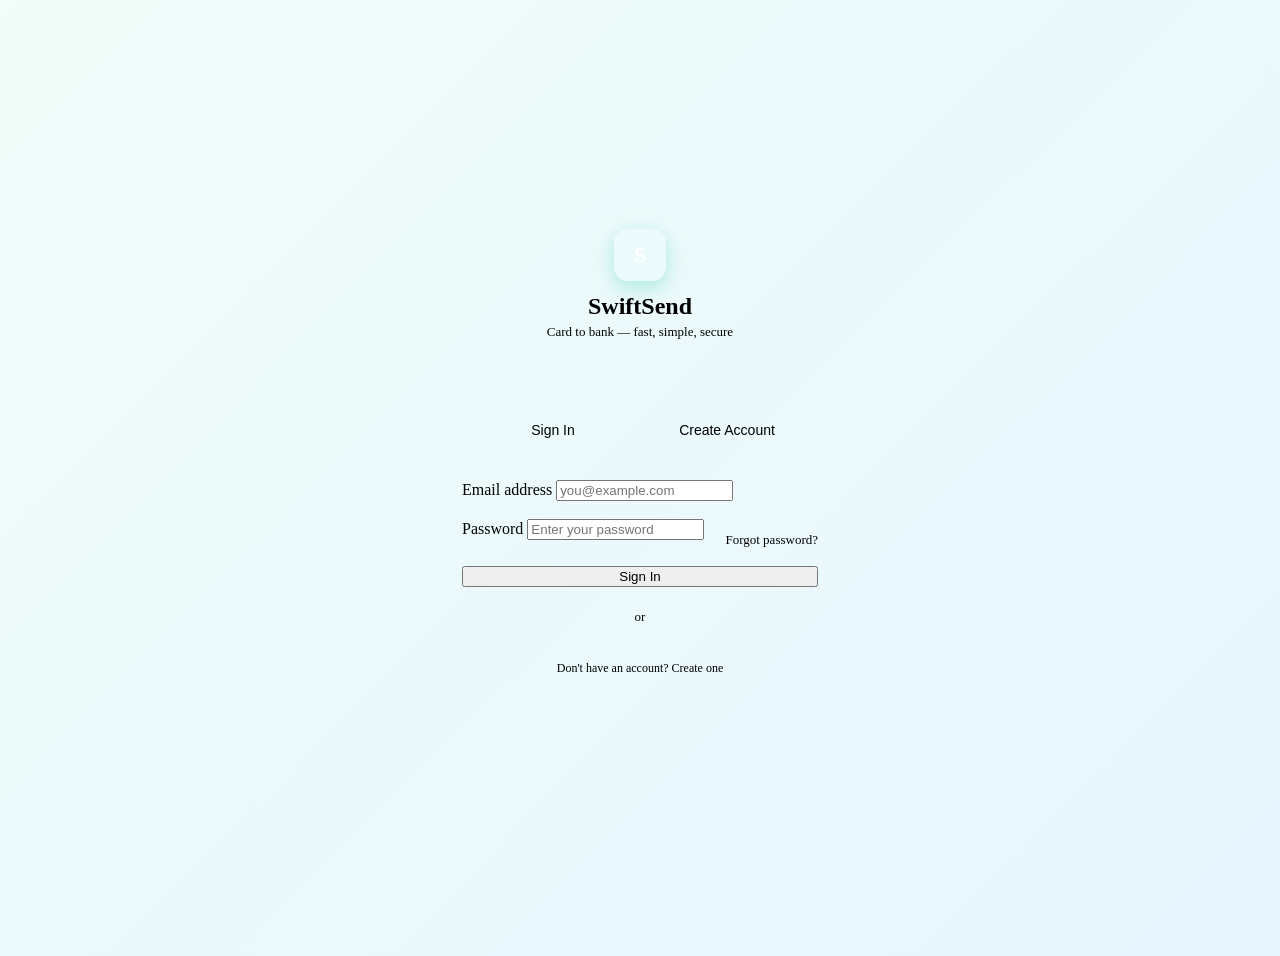
==== index.html @ 192c6b7f "Rename login.html to index.html" ====
<!DOCTYPE html>
<html lang="en">
<head>
  <meta charset="UTF-8" />
  <meta name="viewport" content="width=device-width, initial-scale=1.0" />
  <title>SwiftSend — Login</title>
  <link rel="stylesheet" href="css/style.css" />
  <style>
    body { background: linear-gradient(135deg, #F0FDF9 0%, #E8F5FF 100%); display: flex; align-items: center; justify-content: center; min-height: 100vh; padding: 20px; }
    .auth-box { width: 100%; max-width: 420px; }
    .auth-logo { text-align: center; margin-bottom: 32px; }
    .auth-logo-icon { width: 52px; height: 52px; background: var(--green); border-radius: 14px; display: inline-flex; align-items: center; justify-content: center; color: white; font-size: 22px; font-weight: 700; margin-bottom: 12px; box-shadow: 0 6px 20px rgba(0,200,150,0.3); }
    .auth-logo-name { font-size: 24px; font-weight: 700; color: var(--navy); }
    .auth-logo-tagline { font-size: 13px; color: var(--gray-4); margin-top: 4px; }
    .auth-card { background: var(--white); border-radius: var(--radius-lg); padding: 36px 32px; box-shadow: var(--shadow-lg); }
    .auth-tabs { display: flex; background: var(--gray-1); border-radius: 10px; padding: 4px; margin-bottom: 28px; }
    .auth-tab { flex: 1; text-align: center; padding: 10px; border-radius: 8px; font-size: 14px; font-weight: 500; cursor: pointer; color: var(--gray-4); transition: all 0.2s; border: none; background: none; font-family: 'Lexend', sans-serif; }
    .auth-tab.active { background: var(--white); color: var(--text); box-shadow: var(--shadow-sm); }
    .auth-form { display: flex; flex-direction: column; gap: 18px; }
    .auth-form.hidden { display: none; }
    .divider-or { display: flex; align-items: center; gap: 12px; color: var(--gray-3); font-size: 13px; margin: 4px 0; }
    .divider-or::before, .divider-or::after { content: ''; flex: 1; height: 1px; background: var(--gray-2); }
    .forgot-link { font-size: 13px; color: var(--green); text-decoration: none; text-align: right; display: block; margin-top: -8px; }
    .forgot-link:hover { text-decoration: underline; }
    .terms { font-size: 12px; color: var(--gray-3); text-align: center; line-height: 1.6; }
    .terms a { color: var(--green); text-decoration: none; }
  </style>
</head>
<body>
  <div class="auth-box fade-in">
    <div class="auth-logo">
      <div class="auth-logo-icon">S</div>
      <div class="auth-logo-name">SwiftSend</div>
      <div class="auth-logo-tagline">Card to bank — fast, simple, secure</div>
    </div>
    <div class="auth-card">
      <div class="auth-tabs">
        <button class="auth-tab active" onclick="switchTab('login')">Sign In</button>
        <button class="auth-tab" onclick="switchTab('signup')">Create Account</button>
      </div>

      <!-- LOGIN FORM -->
      <form class="auth-form" id="login-form" onsubmit="handleLogin(event)">
        <div class="form-group">
          <label class="form-label">Email address</label>
          <input type="email" class="form-input" id="login-email" placeholder="you@example.com" required />
        </div>
        <div class="form-group">
          <label class="form-label">Password</label>
          <input type="password" class="form-input" id="login-password" placeholder="Enter your password" required />
          <a href="#" class="forgot-link">Forgot password?</a>
        </div>
        <button type="submit" class="btn btn-primary btn-full" id="login-btn">Sign In</button>
        <div class="divider-or">or</div>
        <p class="terms">Don't have an account? <a href="#" onclick="switchTab('signup')">Create one</a></p>
      </form>

      <!-- SIGNUP FORM -->
      <form class="auth-form hidden" id="signup-form" onsubmit="handleSignup(event)">
        <div class="grid-2">
          <div class="form-group">
            <label class="form-label">First name</label>
            <input type="text" class="form-input" id="signup-firstname" placeholder="John" required />
          </div>
          <div class="form-group">
            <label class="form-label">Last name</label>
            <input type="text" class="form-input" id="signup-lastname" placeholder="Doe" required />
          </div>
        </div>
        <div class="form-group">
          <label class="form-label">Email address</label>
          <input type="email" class="form-input" id="signup-email" placeholder="you@example.com" required />
        </div>
        <div class="form-group">
          <label class="form-label">Phone number</label>
          <input type="tel" class="form-input" id="signup-phone" placeholder="08012345678" required />
        </div>
        <div class="form-group">
          <label class="form-label">Password</label>
          <input type="password" class="form-input" id="signup-password" placeholder="Min. 8 characters" minlength="8" required />
        </div>
        <div class="form-group">
          <label class="form-label">Confirm password</label>
          <input type="password" class="form-input" id="signup-confirm" placeholder="Repeat your password" required />
        </div>
        <button type="submit" class="btn btn-primary btn-full" id="signup-btn">Create Account</button>
        <p class="terms">By creating an account, you agree to our <a href="#">Terms of Service</a> and <a href="#">Privacy Policy</a></p>
      </form>
    </div>
  </div>

  <div id="toast"></div>
  <script src="js/utils.js"></script>
  <script>
    // Redirect if already logged in
    if (getSession()) window.location.href = 'dashboard.html';

    function switchTab(tab) {
      document.querySelectorAll('.auth-tab').forEach((t, i) => t.classList.toggle('active', (i === 0) === (tab === 'login')));
      document.getElementById('login-form').classList.toggle('hidden', tab !== 'login');
      document.getElementById('signup-form').classList.toggle('hidden', tab !== 'signup');
    }

    function handleLogin(e) {
      e.preventDefault();
      const email = document.getElementById('login-email').value.trim();
      const password = document.getElementById('login-password').value;
      const btn = document.getElementById('login-btn');

      // Check if user exists in localStorage (demo auth)
      const users = JSON.parse(localStorage.getItem('ss_users') || '[]');
      const user = users.find(u => u.email === email && u.password === password);
      if (!user) { showToast('Invalid email or password', 'error'); return; }

      btn.textContent = 'Signing in…'; btn.disabled = true;
      setTimeout(() => {
        saveSession(user);
        window.location.href = 'dashboard.html';
      }, 800);
    }

    function handleSignup(e) {
      e.preventDefault();
      const firstName = document.getElementById('signup-firstname').value.trim();
      const lastName  = document.getElementById('signup-lastname').value.trim();
      const email     = document.getElementById('signup-email').value.trim();
      const phone     = document.getElementById('signup-phone').value.trim();
      const password  = document.getElementById('signup-password').value;
      const confirm   = document.getElementById('signup-confirm').value;
      const btn = document.getElementById('signup-btn');

      if (password !== confirm) { showToast('Passwords do not match', 'error'); return; }

      const users = JSON.parse(localStorage.getItem('ss_users') || '[]');
      if (users.find(u => u.email === email)) { showToast('Email already registered', 'error'); return; }

      btn.textContent = 'Creating account…'; btn.disabled = true;
      const newUser = { name: firstName + ' ' + lastName, email, phone, password, createdAt: new Date().toISOString() };
      users.push(newUser);
      localStorage.setItem('ss_users', JSON.stringify(users));

      setTimeout(() => {
        saveSession(newUser);
        showToast('Account created!', 'success');
        window.location.href = 'dashboard.html';
      }, 900);
    }
  </script>
</body>
</html>
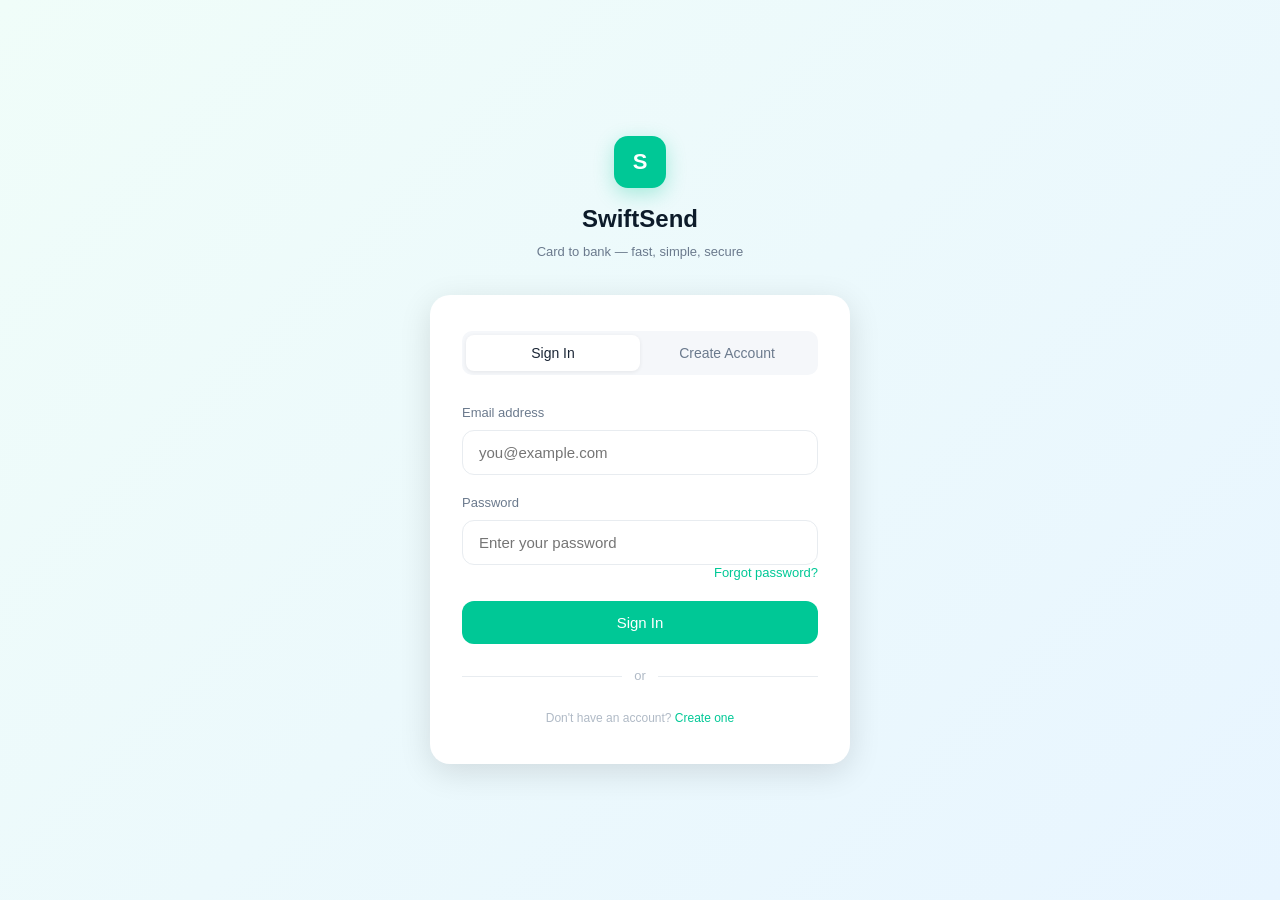
==== commit 2575be69: "Update index.html" ====
--- a/index.html
+++ b/index.html
@@ -4,7 +4,7 @@
   <meta charset="UTF-8" />
   <meta name="viewport" content="width=device-width, initial-scale=1.0" />
   <title>SwiftSend — Login</title>
-  <link rel="stylesheet" href="css/style.css" />
+  <link rel="stylesheet" href="style.css" />
   <style>
     body { background: linear-gradient(135deg, #F0FDF9 0%, #E8F5FF 100%); display: flex; align-items: center; justify-content: center; min-height: 100vh; padding: 20px; }
     .auth-box { width: 100%; max-width: 420px; }
--- a/style.css
+++ b/style.css
@@ -0,0 +1,212 @@
+@import url('https://fonts.googleapis.com/css2?family=Lexend:wght@300;400;500;600;700&display=swap');
+
+*, *::before, *::after { box-sizing: border-box; margin: 0; padding: 0; }
+
+:root {
+  --green: #00C896;
+  --green-dark: #00A87E;
+  --green-light: #E6FAF5;
+  --navy: #0D1B2A;
+  --navy-mid: #1C2E42;
+  --gray-1: #F5F7FA;
+  --gray-2: #E8ECF0;
+  --gray-3: #B0BAC6;
+  --gray-4: #6B7A8D;
+  --text: #1A2535;
+  --white: #FFFFFF;
+  --red: #FF4D4D;
+  --amber: #F5A623;
+  --shadow-sm: 0 1px 4px rgba(0,0,0,0.07);
+  --shadow-md: 0 4px 16px rgba(0,0,0,0.10);
+  --shadow-lg: 0 8px 32px rgba(0,0,0,0.12);
+  --radius: 12px;
+  --radius-lg: 20px;
+}
+
+body {
+  font-family: 'Lexend', sans-serif;
+  background: var(--gray-1);
+  color: var(--text);
+  min-height: 100vh;
+  font-size: 15px;
+  line-height: 1.6;
+}
+
+/* ── Buttons ── */
+.btn {
+  display: inline-flex; align-items: center; justify-content: center; gap: 8px;
+  padding: 13px 24px; border-radius: var(--radius); border: none; cursor: pointer;
+  font-family: 'Lexend', sans-serif; font-size: 15px; font-weight: 500;
+  transition: all 0.18s ease; text-decoration: none; white-space: nowrap;
+}
+.btn-primary { background: var(--green); color: var(--white); }
+.btn-primary:hover { background: var(--green-dark); transform: translateY(-1px); box-shadow: 0 4px 12px rgba(0,200,150,0.3); }
+.btn-secondary { background: var(--gray-2); color: var(--text); }
+.btn-secondary:hover { background: var(--gray-3); }
+.btn-outline { background: transparent; color: var(--green); border: 1.5px solid var(--green); }
+.btn-outline:hover { background: var(--green-light); }
+.btn-danger { background: #FFF0F0; color: var(--red); border: 1.5px solid #FFCCCC; }
+.btn-danger:hover { background: #FFE0E0; }
+.btn-full { width: 100%; }
+.btn-sm { padding: 8px 16px; font-size: 13px; }
+.btn:disabled { opacity: 0.5; cursor: not-allowed; transform: none !important; }
+
+/* ── Form elements ── */
+.form-group { display: flex; flex-direction: column; gap: 6px; }
+.form-label { font-size: 13px; font-weight: 500; color: var(--gray-4); }
+.form-input, .form-select {
+  padding: 13px 16px; border: 1.5px solid var(--gray-2); border-radius: var(--radius);
+  font-family: 'Lexend', sans-serif; font-size: 15px; background: var(--white); color: var(--text);
+  transition: border-color 0.15s; outline: none; width: 100%;
+}
+.form-input:focus, .form-select:focus { border-color: var(--green); box-shadow: 0 0 0 3px rgba(0,200,150,0.12); }
+.form-input.error { border-color: var(--red); }
+.form-hint { font-size: 12px; color: var(--gray-3); }
+.form-error { font-size: 12px; color: var(--red); }
+
+/* ── Card ── */
+.card {
+  background: var(--white); border-radius: var(--radius-lg);
+  box-shadow: var(--shadow-sm); padding: 24px;
+}
+.card-title { font-size: 17px; font-weight: 600; margin-bottom: 4px; }
+.card-subtitle { font-size: 13px; color: var(--gray-4); }
+
+/* ── App Layout ── */
+.app-wrapper { display: flex; min-height: 100vh; }
+
+.sidebar {
+  width: 240px; background: var(--white); border-right: 1px solid var(--gray-2);
+  display: flex; flex-direction: column; padding: 28px 16px;
+  position: fixed; top: 0; left: 0; height: 100vh; z-index: 100;
+}
+.sidebar-logo { display: flex; align-items: center; gap: 10px; padding: 0 8px 32px; }
+.sidebar-logo-icon {
+  width: 36px; height: 36px; background: var(--green); border-radius: 10px;
+  display: flex; align-items: center; justify-content: center; color: white; font-weight: 700; font-size: 16px;
+}
+.sidebar-logo-name { font-size: 18px; font-weight: 700; color: var(--navy); }
+.sidebar-nav { flex: 1; display: flex; flex-direction: column; gap: 4px; }
+.nav-item {
+  display: flex; align-items: center; gap: 12px; padding: 12px 16px; border-radius: var(--radius);
+  color: var(--gray-4); font-size: 14px; font-weight: 500; text-decoration: none;
+  transition: all 0.15s; cursor: pointer;
+}
+.nav-item:hover { background: var(--gray-1); color: var(--text); }
+.nav-item.active { background: var(--green-light); color: var(--green); }
+.nav-item svg { width: 18px; height: 18px; flex-shrink: 0; }
+.sidebar-footer { padding-top: 16px; border-top: 1px solid var(--gray-2); }
+.user-card { display: flex; align-items: center; gap: 10px; padding: 10px; border-radius: var(--radius); }
+.user-avatar {
+  width: 36px; height: 36px; background: var(--green-light); border-radius: 50%;
+  display: flex; align-items: center; justify-content: center; color: var(--green); font-weight: 600; font-size: 14px;
+}
+.user-info { flex: 1; min-width: 0; }
+.user-name { font-size: 13px; font-weight: 600; color: var(--text); white-space: nowrap; overflow: hidden; text-overflow: ellipsis; }
+.user-email { font-size: 11px; color: var(--gray-3); white-space: nowrap; overflow: hidden; text-overflow: ellipsis; }
+
+.main-content { margin-left: 240px; flex: 1; padding: 32px; max-width: calc(100vw - 240px); }
+.page-header { margin-bottom: 28px; }
+.page-title { font-size: 24px; font-weight: 700; color: var(--navy); }
+.page-subtitle { font-size: 14px; color: var(--gray-4); margin-top: 4px; }
+
+/* ── Mobile nav ── */
+.mobile-nav {
+  display: none; position: fixed; bottom: 0; left: 0; right: 0;
+  background: var(--white); border-top: 1px solid var(--gray-2);
+  padding: 8px 0; z-index: 100;
+}
+.mobile-nav-inner { display: flex; justify-content: space-around; }
+.mobile-nav-item {
+  display: flex; flex-direction: column; align-items: center; gap: 3px;
+  padding: 6px 12px; border-radius: 8px; text-decoration: none;
+  color: var(--gray-3); font-size: 11px; font-weight: 500; transition: color 0.15s;
+}
+.mobile-nav-item.active { color: var(--green); }
+.mobile-nav-item svg { width: 20px; height: 20px; }
+
+/* ── Status chips ── */
+.chip {
+  display: inline-flex; align-items: center; gap: 5px;
+  padding: 4px 10px; border-radius: 99px; font-size: 12px; font-weight: 500;
+}
+.chip-success { background: #E6FAF5; color: #00A87E; }
+.chip-pending { background: #FFF8E6; color: #D48A00; }
+.chip-failed  { background: #FFF0F0; color: var(--red); }
+
+/* ── Toast ── */
+#toast {
+  position: fixed; bottom: 24px; right: 24px; z-index: 9999;
+  background: var(--navy); color: white; padding: 14px 20px;
+  border-radius: var(--radius); font-size: 14px; font-weight: 500;
+  box-shadow: var(--shadow-lg); transform: translateY(80px); opacity: 0;
+  transition: all 0.3s ease; max-width: 320px;
+}
+#toast.show { transform: translateY(0); opacity: 1; }
+#toast.success { background: var(--green); }
+#toast.error   { background: var(--red); }
+
+/* ── Modal ── */
+.modal-overlay {
+  position: fixed; inset: 0; background: rgba(0,0,0,0.4); z-index: 500;
+  display: none; align-items: center; justify-content: center; padding: 20px;
+}
+.modal-overlay.open { display: flex; }
+.modal {
+  background: var(--white); border-radius: var(--radius-lg); padding: 32px;
+  width: 100%; max-width: 440px; box-shadow: var(--shadow-lg);
+  animation: slideUp 0.25s ease;
+}
+.modal-header { display: flex; justify-content: space-between; align-items: center; margin-bottom: 24px; }
+.modal-title { font-size: 18px; font-weight: 700; }
+.modal-close { background: none; border: none; cursor: pointer; color: var(--gray-3); font-size: 22px; line-height: 1; }
+.modal-close:hover { color: var(--text); }
+
+/* ── Divider ── */
+.divider { height: 1px; background: var(--gray-2); margin: 20px 0; }
+
+/* ── Alert ── */
+.alert {
+  padding: 14px 16px; border-radius: var(--radius); font-size: 13px;
+  margin-bottom: 16px; display: flex; align-items: flex-start; gap: 10px;
+}
+.alert-info { background: #EEF4FF; color: #2255CC; border: 1px solid #C0D4FF; }
+.alert-warn { background: #FFF8E6; color: #8A5C00; border: 1px solid #FFE5A0; }
+.alert-error { background: #FFF0F0; color: var(--red); border: 1px solid #FFCCCC; }
+
+/* ── Animations ── */
+@keyframes slideUp { from { transform: translateY(20px); opacity: 0; } to { transform: translateY(0); opacity: 1; } }
+@keyframes fadeIn  { from { opacity: 0; } to { opacity: 1; } }
+.fade-in { animation: fadeIn 0.3s ease; }
+
+/* ── Responsive ── */
+@media (max-width: 768px) {
+  .sidebar { display: none; }
+  .mobile-nav { display: block; }
+  .main-content { margin-left: 0; padding: 20px 16px 90px; max-width: 100vw; }
+  .page-title { font-size: 20px; }
+}
+
+/* ── Grid helpers ── */
+.grid-2 { display: grid; grid-template-columns: 1fr 1fr; gap: 16px; }
+.grid-3 { display: grid; grid-template-columns: repeat(3, 1fr); gap: 16px; }
+@media (max-width: 600px) { .grid-2, .grid-3 { grid-template-columns: 1fr; } }
+
+/* ── Misc ── */
+.text-green { color: var(--green); }
+.text-gray  { color: var(--gray-4); }
+.text-red   { color: var(--red); }
+.text-sm    { font-size: 13px; }
+.text-xs    { font-size: 12px; }
+.fw-600     { font-weight: 600; }
+.fw-700     { font-weight: 700; }
+.mt-8  { margin-top: 8px; }
+.mt-16 { margin-top: 16px; }
+.mt-24 { margin-top: 24px; }
+.mb-16 { margin-bottom: 16px; }
+.flex  { display: flex; }
+.flex-center { display: flex; align-items: center; }
+.flex-between { display: flex; align-items: center; justify-content: space-between; }
+.gap-8  { gap: 8px; }
+.gap-12 { gap: 12px; }
+.gap-16 { gap: 16px; }
